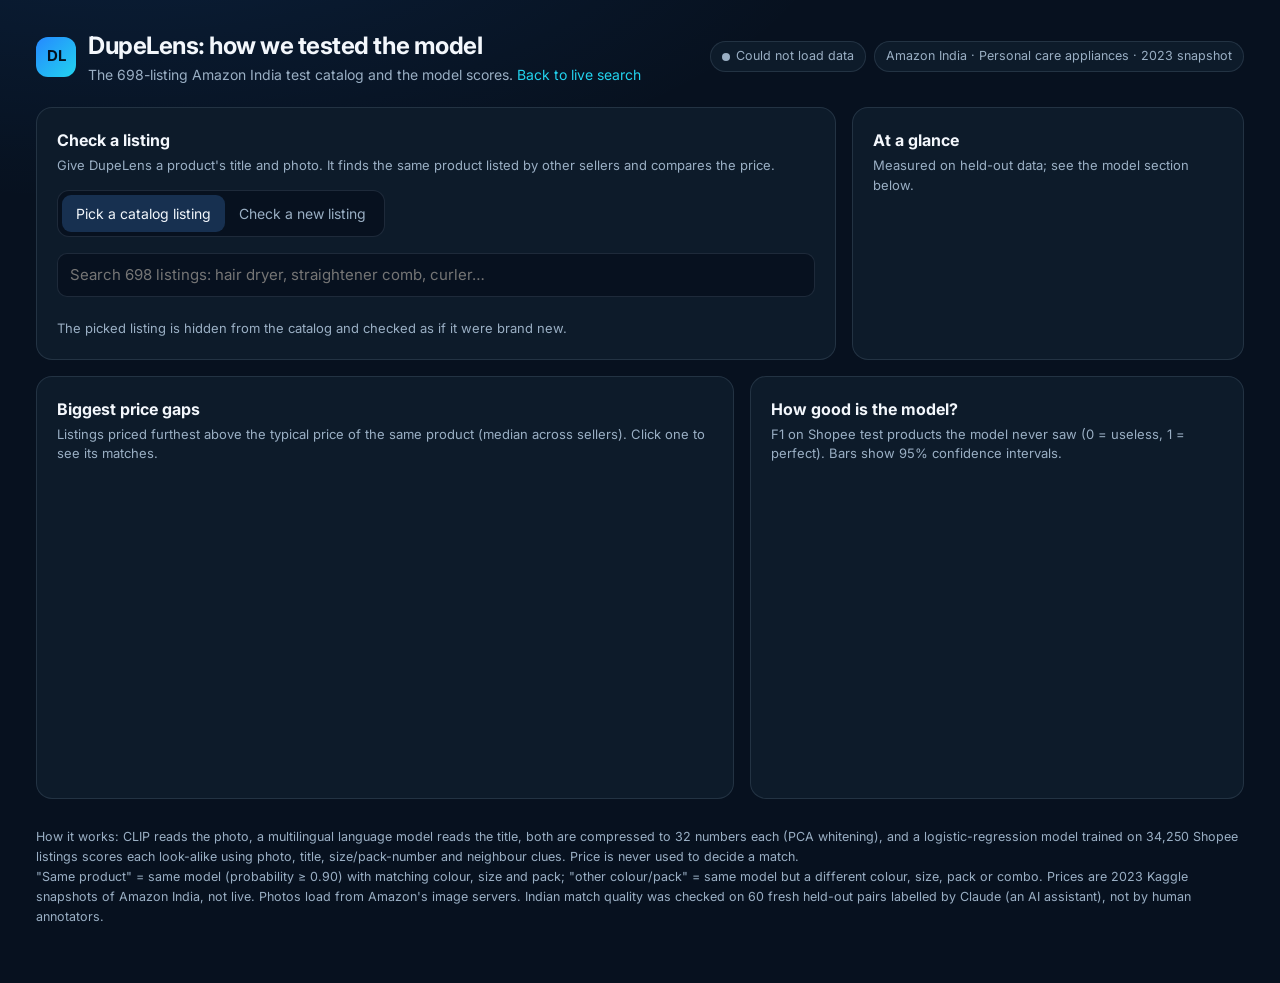
==== dashboard/evidence.html @ cfe5e6ca "Live search across Indian stores: Serper offers grouped by M1_v2, new search page, old page kept as " ====
<!doctype html>
<html lang="en">
<head>
<meta charset="utf-8">
<meta name="viewport" content="width=device-width, initial-scale=1">
<title>DupeLens Model Evidence</title>
<link rel="preconnect" href="https://fonts.googleapis.com">
<link href="https://fonts.googleapis.com/css2?family=Inter:wght@400;500;600;700&display=swap" rel="stylesheet">
<style>
  :root {
    --bg: #07111F; --surface: #0D1B2A; --raised: #12243A; --raised-2: #173050;
    --accent: #2589FF; --accent-2: #22D3EE; --ink: #F3F7FC; --muted: #9AAFC4;
    --line: rgba(148, 173, 199, 0.16); --good: #34D399; --warn: #FBBF24; --bad: #F87171;
    --r: 16px; --gap: 16px;
  }
  * { box-sizing: border-box; }
  html, body { margin: 0; background: var(--bg); color: var(--ink); font: 15px/1.5 Inter, system-ui, -apple-system, sans-serif; }
  body { background: radial-gradient(1200px 500px at 10% -10%, rgba(37,137,255,.12), transparent 60%), var(--bg); min-height: 100vh; }
  main { max-width: 1240px; margin: 0 auto; padding: 28px 16px 56px; }
  a { color: var(--accent-2); text-decoration: none; } a:hover { text-decoration: underline; }
  :focus-visible { outline: 2px solid var(--accent-2); outline-offset: 2px; border-radius: 8px; }
  .num { font-variant-numeric: tabular-nums; }

  header { display: flex; flex-wrap: wrap; align-items: center; justify-content: space-between; gap: 12px; margin-bottom: 22px; }
  .brand { display: flex; align-items: center; gap: 12px; }
  .logo { width: 40px; height: 40px; border-radius: 12px; background: linear-gradient(135deg, var(--accent), var(--accent-2)); display: grid; place-items: center; font-weight: 700; color: #04101e; }
  h1 { font-size: 24px; margin: 0; letter-spacing: -.02em; }
  .tag { color: var(--muted); font-size: 14px; }
  .chips { display: flex; gap: 8px; flex-wrap: wrap; }
  .chip { border: 1px solid var(--line); background: var(--surface); color: var(--muted); padding: 5px 11px; border-radius: 99px; font-size: 12.5px; display: inline-flex; align-items: center; gap: 6px; }
  .dot { width: 8px; height: 8px; border-radius: 50%; background: var(--muted); }
  .chip.live .dot { background: var(--good); } .chip.demo .dot { background: var(--warn); }

  .grid { display: grid; grid-template-columns: repeat(12, 1fr); gap: var(--gap); }
  .card { background: var(--surface); border: 1px solid var(--line); border-radius: var(--r); padding: 20px; min-width: 0; }
  .card h2 { font-size: 16px; margin: 0 0 4px; } .card .sub { color: var(--muted); font-size: 13px; margin: 0 0 14px; }
  .span-8 { grid-column: span 8; } .span-4 { grid-column: span 4; } .span-12 { grid-column: span 12; } .span-6 { grid-column: span 6; } .span-7 { grid-column: span 7; } .span-5 { grid-column: span 5; }
  @media (max-width: 980px) { .span-8, .span-4, .span-6, .span-7, .span-5 { grid-column: span 12; } }

  .seg { display: inline-flex; background: var(--bg); border: 1px solid var(--line); border-radius: 12px; padding: 4px; margin-bottom: 16px; }
  .seg button { background: none; border: 0; color: var(--muted); padding: 8px 14px; border-radius: 9px; font: inherit; font-size: 14px; cursor: pointer; }
  .seg button[aria-selected="true"] { background: var(--raised-2); color: var(--ink); }
  label { display: block; font-size: 12.5px; color: var(--muted); margin: 10px 0 6px; }
  input[type=text], input[type=url], input[type=number], input[type=search], textarea {
    width: 100%; background: var(--bg); border: 1px solid var(--line); color: var(--ink); border-radius: 10px; padding: 10px 12px; font: inherit; }
  textarea { resize: vertical; min-height: 64px; }
  .row2 { display: grid; grid-template-columns: 1fr 160px; gap: 12px; } @media (max-width: 600px) { .row2 { grid-template-columns: 1fr; } }
  .drop { border: 1.5px dashed var(--line); border-radius: 12px; padding: 14px; display: flex; align-items: center; gap: 14px; cursor: pointer; background: var(--bg); }
  .drop:hover, .drop.over { border-color: var(--accent); }
  .drop img { width: 64px; height: 64px; object-fit: contain; border-radius: 8px; background: #fff; display: none; }
  .btn { background: linear-gradient(135deg, var(--accent), #1b6fe0); color: #fff; border: 0; padding: 11px 18px; border-radius: 10px; font: inherit; font-weight: 600; cursor: pointer; margin-top: 14px; }
  .btn:disabled { opacity: .45; cursor: not-allowed; }
  .ghost { background: none; border: 1px solid var(--line); color: var(--ink); }
  .notice { background: var(--raised); border: 1px solid var(--line); border-radius: 12px; padding: 12px 14px; color: var(--muted); font-size: 13.5px; }
  code { background: var(--bg); padding: 2px 6px; border-radius: 6px; color: var(--accent-2); font-size: 12.5px; word-break: break-all; }

  .picker { display: grid; grid-template-columns: repeat(auto-fill, minmax(118px, 1fr)); gap: 10px; max-height: 360px; overflow-y: auto; margin-top: 12px; padding-right: 4px; }
  .pick { background: var(--raised); border: 1px solid var(--line); border-radius: 12px; padding: 8px; cursor: pointer; text-align: left; color: var(--ink); font: inherit; transition: transform .15s, border-color .15s; }
  .pick:hover { transform: translateY(-2px); border-color: var(--accent); }
  .pick .t { font-size: 12px; line-height: 1.3; display: -webkit-box; -webkit-line-clamp: 2; -webkit-box-orient: vertical; overflow: hidden; margin-top: 6px; }
  .pick .p { font-size: 12px; color: var(--accent-2); }
  .ph { width: 100%; aspect-ratio: 1; object-fit: contain; background: #fff; border-radius: 8px; display: block; }

  .kpis { display: grid; grid-template-columns: 1fr 1fr; gap: 12px; }
  .kpi { background: var(--raised); border: 1px solid var(--line); border-radius: 14px; padding: 14px; }
  .kpi .v { font-size: 28px; font-weight: 700; letter-spacing: -.02em; }
  .kpi .v.accent { color: var(--accent-2); }
  .kpi .l { color: var(--muted); font-size: 12.5px; line-height: 1.35; }

  #result[hidden] { display: none; }
  .verdict { display: flex; gap: 14px; align-items: center; padding: 16px; border-radius: 14px; margin-bottom: 16px; border: 1px solid var(--line); background: var(--raised); }
  .verdict .ic { width: 44px; height: 44px; border-radius: 12px; display: grid; place-items: center; font-size: 22px; font-weight: 700; flex: none; }
  .v-already .ic { background: rgba(37,137,255,.18); color: var(--accent-2); }
  .v-variant .ic { background: rgba(251,191,36,.15); color: var(--warn); }
  .v-new .ic { background: rgba(52,211,153,.15); color: var(--good); }
  .verdict h3 { margin: 0; font-size: 19px; } .verdict p { margin: 2px 0 0; color: var(--muted); font-size: 13.5px; }
  .query { display: grid; grid-template-columns: 120px 1fr; gap: 16px; align-items: center; margin-bottom: 18px; }
  .query .ph { width: 120px; }
  .gauge { position: relative; height: 10px; background: var(--bg); border-radius: 99px; margin: 26px 0 30px; border: 1px solid var(--line); }
  .gauge .band { position: absolute; top: 0; bottom: 0; background: linear-gradient(90deg, rgba(37,137,255,.35), rgba(34,211,238,.35)); border-radius: 99px; }
  .gauge .mk { position: absolute; top: -7px; width: 3px; height: 22px; border-radius: 2px; transform: translateX(-50%); }
  .gauge .mk span { position: absolute; top: 24px; left: 50%; transform: translateX(-50%); white-space: nowrap; font-size: 11.5px; color: var(--muted); }
  .gauge .mk.top span { top: -20px; }
  .matches { display: grid; grid-template-columns: repeat(auto-fill, minmax(190px, 1fr)); gap: 12px; }
  .m { background: var(--raised); border: 1px solid var(--line); border-radius: 14px; padding: 10px; display: flex; flex-direction: column; gap: 6px; }
  .m .t { font-size: 12.5px; line-height: 1.35; display: -webkit-box; -webkit-line-clamp: 3; -webkit-box-orient: vertical; overflow: hidden; min-height: 50px; }
  .m .meta { display: flex; justify-content: space-between; align-items: center; gap: 6px; flex-wrap: wrap; }
  .price { font-weight: 700; font-size: 16px; }
  .pill { font-size: 11.5px; padding: 2px 8px; border-radius: 99px; border: 1px solid var(--line); color: var(--muted); }
  .pill.same { color: var(--accent-2); border-color: rgba(34,211,238,.4); }
  .pill.sim { color: var(--warn); border-color: rgba(251,191,36,.4); }
  .pill.up { color: var(--bad); } .pill.down { color: var(--good); }
  .spin { width: 22px; height: 22px; border: 3px solid var(--line); border-top-color: var(--accent-2); border-radius: 50%; animation: s 0.8s linear infinite; display: inline-block; vertical-align: middle; }
  @keyframes s { to { transform: rotate(360deg); } }
  @media (prefers-reduced-motion: reduce) { .spin { animation: none; } .pick { transition: none; } }

  .gaps { display: grid; gap: 10px; }
  .gap-row { display: grid; grid-template-columns: 52px 1fr auto; gap: 12px; align-items: center; background: var(--raised); border: 1px solid var(--line); border-radius: 12px; padding: 8px 10px; cursor: pointer; color: var(--ink); font: inherit; text-align: left; width: 100%; }
  .gap-row:hover { border-color: var(--accent); }
  .gap-row .ph { width: 52px; }
  .gap-row .t { font-size: 13px; line-height: 1.3; display: -webkit-box; -webkit-line-clamp: 2; -webkit-box-orient: vertical; overflow: hidden; }
  .bar { height: 6px; background: var(--bg); border-radius: 99px; margin-top: 6px; overflow: hidden; } .bar i { display: block; height: 100%; background: var(--bad); border-radius: 99px; }

  svg text { fill: var(--muted); font-size: 11px; font-family: inherit; }
  .tip { position: fixed; pointer-events: none; background: var(--raised-2); border: 1px solid var(--line); border-radius: 8px; padding: 6px 9px; font-size: 12px; z-index: 10; display: none; }
  footer { margin-top: 28px; color: var(--muted); font-size: 12.5px; line-height: 1.6; }
</style>
</head>
<body>
<main>
  <header>
    <div class="brand">
      <div class="logo" aria-hidden="true">DL</div>
      <div><h1>DupeLens: how we tested the model</h1><div class="tag">The 698-listing Amazon India test catalog and the model scores. <a href="/">Back to live search</a></div></div>
    </div>
    <div class="chips">
      <span class="chip" id="status"><span class="dot"></span><span>Checking model…</span></span>
      <span class="chip">Amazon India · Personal care appliances · 2023 snapshot</span>
    </div>
  </header>

  <section class="grid" aria-label="Check a listing">
    <div class="card span-8">
      <h2>Check a listing</h2>
      <p class="sub">Give DupeLens a product's title and photo. It finds the same product listed by other sellers and compares the price.</p>
      <div class="seg" role="tablist">
        <button role="tab" aria-selected="true" data-tab="catalog">Pick a catalog listing</button>
        <button role="tab" aria-selected="false" data-tab="new">Check a new listing</button>
      </div>

      <div id="tab-catalog">
        <input type="search" id="q" placeholder="Search 698 listings: hair dryer, straightener comb, curler…" aria-label="Search catalog">
        <div class="picker" id="picker"></div>
        <p class="sub" style="margin:10px 0 0">The picked listing is hidden from the catalog and checked as if it were brand new.</p>
      </div>

      <form id="tab-new" hidden>
        <div id="demo-note" class="notice" hidden>Checking brand-new listings runs the AI models on your computer. Start the app locally and open it there:<br><code>cd "/Volumes/T7 Shield/dupelens" && .venv/bin/python -m src.app</code> then visit <code>http://127.0.0.1:8000</code></div>
        <label for="title">Listing title</label>
        <textarea id="title" required placeholder="e.g. Hair Straightener Comb for Women & Men, Hair Styler, PTC Heating Electric Straightener Brush"></textarea>
        <div class="row2">
          <div>
            <label for="imgurl">Photo: image URL (right-click the product photo on Amazon → Copy image address) or drop a file</label>
            <input type="url" id="imgurl" placeholder="https://m.media-amazon.com/images/I/….jpg">
          </div>
          <div>
            <label for="price">Your price (₹, optional)</label>
            <input type="number" id="price" min="1" step="1" placeholder="499">
          </div>
        </div>
        <label>Or upload the photo</label>
        <div class="drop" id="drop" tabindex="0" role="button" aria-label="Upload a product photo">
          <img id="preview" alt="">
          <span id="drop-text">Drop an image here or click to choose</span>
          <input type="file" id="file" accept="image/*" hidden>
        </div>
        <button class="btn" id="go" type="submit">Check listing</button>
      </form>
    </div>

    <div class="card span-4">
      <h2>At a glance</h2>
      <p class="sub">Measured on held-out data; see the model section below.</p>
      <div class="kpis" id="kpis"></div>
    </div>
  </section>

  <section class="card span-12" id="result" hidden aria-live="polite" style="margin-top:16px"></section>

  <section class="grid" style="margin-top:16px">
    <div class="card span-7">
      <h2>Biggest price gaps</h2>
      <p class="sub">Listings priced furthest above the typical price of the same product (median across sellers). Click one to see its matches.</p>
      <div class="gaps" id="gaps"></div>
    </div>
    <div class="card span-5">
      <h2>How good is the model?</h2>
      <p class="sub">F1 on Shopee test products the model never saw (0 = useless, 1 = perfect). Bars show 95% confidence intervals.</p>
      <svg id="ladder" viewBox="0 0 420 260" role="img" aria-label="Test F1 by model"></svg>
      <p class="sub" id="india-acc" style="margin-top:10px"></p>
    </div>
  </section>

  <footer>
    How it works: CLIP reads the photo, a multilingual language model reads the title, both are compressed to 32 numbers each (PCA whitening), and a logistic-regression model trained on 34,250 Shopee listings scores each look-alike using photo, title, size/pack-number and neighbour clues. Price is never used to decide a match.<br>
    "Same product" = same model (probability ≥ 0.90) with matching colour, size and pack; "other colour/pack" = same model but a different colour, size, pack or combo. Prices are 2023 Kaggle snapshots of Amazon India, not live. Photos load from Amazon's image servers. Indian match quality was checked on 60 fresh held-out pairs labelled by Claude (an AI assistant), not by human annotators.
  </footer>
</main>
<div class="tip" id="tip"></div>
<script>
const $ = s => document.querySelector(s);
const esc = s => String(s ?? "").replace(/[&<>"]/g, c => ({ "&": "&amp;", "<": "&lt;", ">": "&gt;", '"': "&quot;" }[c]));
const rupee = x => x == null ? "–" : "₹" + Math.round(x).toLocaleString("en-IN");
const img = (src, cls = "ph") => `<img class="${cls}" src="${esc(src)}" alt="" loading="lazy" referrerpolicy="no-referrer" onerror="this.style.visibility='hidden'">`;
let CAT = null, LIVE = false;

function setTab(name) {
  document.querySelectorAll(".seg button").forEach(b => b.setAttribute("aria-selected", b.dataset.tab === name));
  $("#tab-catalog").hidden = name !== "catalog"; $("#tab-new").hidden = name !== "new";
}
document.querySelectorAll(".seg button").forEach(b => b.addEventListener("click", () => setTab(b.dataset.tab)));

// ---------- result rendering (shared by catalog replay and live checks) ----------
function render(r) {
  const box = $("#result"); box.hidden = false;
  const V = { already_listed: ["v-already", "=", r.same === 1 ? "Already listed by 1 other seller" : `Already listed by ${r.same} other sellers`,
                               "The model is very confident these are the same product (probability ≥ 0.99)."],
              variant_listed: ["v-variant", "≈", `Same model listed in ${r.variants} other colour/pack version${r.variants === 1 ? "" : "s"}`,
                               "Not an exact duplicate: the model sees the same product in another colour, size, pack or combo."],
              looks_new: ["v-new", "+", "Looks like a new listing", "No listing in the catalog is close enough to be the same product."] }[r.verdict];
  let gauge = "";
  if (r.typical != null) {
    const lo = Math.min(r.min, r.query.price ?? r.min), hi = Math.max(r.max, r.query.price ?? r.max), span = Math.max(hi - lo, 1);
    const x = v => 4 + 92 * (v - lo) / span;
    gauge = `<div class="gauge" aria-label="Price range of the same product">
      <div class="band" style="left:${x(r.min)}%;width:${Math.max(x(r.max) - x(r.min), 1)}%"></div>
      <div class="mk" style="left:${x(r.typical)}%;background:var(--accent-2)"><span>typical ${rupee(r.typical)}</span></div>
      ${r.query.price ? `<div class="mk top" style="left:${x(r.query.price)}%;background:#fff"><span>this listing ${rupee(r.query.price)}</span></div>` : ""}
    </div>`;
  }
  const pct = r.pct;
  const priceLine = r.typical == null ? "" : `<p class="sub" style="margin:0">Same product sells for ${rupee(r.min)}–${rupee(r.max)}; typical ${rupee(r.typical)}.
    ${pct != null ? `This listing is <b class="num">${Math.abs(pct)}% ${pct >= 0 ? "above" : "below"}</b> typical: ${pct > 20 ? "overpriced." : pct < -10 ? "a good deal." : "a fair price."}` : ""}</p>`;
  const variantLine = r.variants && r.cheapestVariant ? `<p class="sub" style="margin:4px 0 0">Also sold in ${r.variants} other colour/pack version${r.variants === 1 ? "" : "s"}, from ${rupee(r.cheapestVariant)}.</p>` : "";
  box.innerHTML = `
    <div class="verdict ${V[0]}"><div class="ic" aria-hidden="true">${V[1]}</div><div><h3>${V[2]}</h3><p>${V[3]}</p></div></div>
    <div class="query">${r.query.image ? img(r.query.image) : `<div class="ph"></div>`}
      <div><div style="font-weight:600">${esc(r.query.title.slice(0, 160))}</div>
      <div class="price num" style="margin:4px 0">${r.query.price ? rupee(r.query.price) : "No price given"}</div>${priceLine}${variantLine}</div></div>
    ${gauge}
    ${r.matches.length ? `<h2 style="margin:0 0 10px">Matching listings</h2><div class="matches">${r.matches.map(m => `
      <div class="m">${img(m.image)}
        <div class="t">${esc(m.title)}</div>
        <div class="meta"><span class="price num">${rupee(m.price)}</span>
          ${m.pct != null ? `<span class="pill ${m.pct > 20 ? "up" : m.pct < -10 ? "down" : ""} num">${m.pct > 0 ? "+" : ""}${m.pct}% vs typical</span>` : ""}</div>
        <div class="meta"><span class="pill ${m.kind === "same" ? "same" : "sim"}">${m.kind === "same" ? "Same product" : "Other colour/pack"} · ${(m.prob * 100).toFixed(m.prob > 0.999 ? 2 : 1)}%</span>
          ${m.url ? `<a href="${esc(m.url)}" target="_blank" rel="noopener">Amazon ↗</a>` : ""}</div>
      </div>`).join("")}</div>` : ""}`;
  box.scrollIntoView({ behavior: matchMedia("(prefers-reduced-motion: reduce)").matches ? "auto" : "smooth", block: "start" });
}

function replay(i) {
  const L = CAT.listings, R = CAT.results[i], me = L[i];
  const matches = R.matches.map(([j, p, k]) => ({ ...L[j], prob: p, kind: k }));
  const samePrices = matches.filter(m => m.kind === "same").map(m => m.price);
  render({ verdict: R.verdict, same: R.same, variants: R.variants, cheapestVariant: R.cheapest_variant, typical: R.typical, pct: R.pct,
           min: samePrices.length ? Math.min(...samePrices) : null, max: samePrices.length ? Math.max(...samePrices) : null,
           query: { title: me.title, price: me.price, image: me.image },
           matches: matches.map(m => ({ ...m, pct: R.typical ? Math.round(1000 * (m.price / R.typical - 1)) / 10 : null })) });
}

// ---------- catalog picker ----------
function drawPicker() {
  const words = $("#q").value.toLowerCase().split(/\s+/).filter(Boolean);
  const idx = CAT.listings.map((l, i) => i).filter(i => words.every(w => CAT.listings[i].title.toLowerCase().includes(w)));
  idx.sort((a, b) => (CAT.results[b].same > 0) - (CAT.results[a].same > 0));
  $("#picker").innerHTML = idx.slice(0, 60).map(i => { const l = CAT.listings[i];
    return `<button class="pick" data-i="${i}" title="${esc(l.title)}">${img(l.image)}<div class="t">${esc(l.title)}</div><div class="p num">${rupee(l.price)}</div></button>`; }).join("")
    || `<p class="sub">No listings match “${esc($("#q").value)}”.</p>`;
}
$("#picker").addEventListener("click", e => { const b = e.target.closest(".pick"); if (b) replay(+b.dataset.i); });
$("#q").addEventListener("input", drawPicker);

// ---------- live check form ----------
let FILE = null;
const drop = $("#drop"), fileIn = $("#file");
const setFile = f => { if (!f) return; FILE = f; const u = URL.createObjectURL(f); $("#preview").src = u; $("#preview").style.display = "block"; $("#drop-text").textContent = f.name; };
drop.addEventListener("click", () => fileIn.click());
drop.addEventListener("keydown", e => { if (e.key === "Enter" || e.key === " ") { e.preventDefault(); fileIn.click(); } });
fileIn.addEventListener("change", () => setFile(fileIn.files[0]));
["dragover", "dragenter"].forEach(ev => drop.addEventListener(ev, e => { e.preventDefault(); drop.classList.add("over"); }));
["dragleave", "drop"].forEach(ev => drop.addEventListener(ev, e => { e.preventDefault(); drop.classList.remove("over"); }));
drop.addEventListener("drop", e => setFile(e.dataTransfer.files[0]));

$("#tab-new").addEventListener("submit", async e => {
  e.preventDefault();
  if (!LIVE) return;
  const title = $("#title").value.trim(), url = $("#imgurl").value.trim(), price = parseFloat($("#price").value) || null;
  if (!title || (!FILE && !url)) { alert("Add a title and a photo (URL or file)."); return; }
  const fd = new FormData(); fd.append("title", title); if (price) fd.append("price", price);
  if (FILE) fd.append("image", FILE); else fd.append("image_url", url);
  const go = $("#go"); go.disabled = true; go.innerHTML = `<span class="spin"></span> Checking…`;
  try {
    const res = await fetch("/api/check", { method: "POST", body: fd });
    const r = await res.json();
    if (!res.ok) throw new Error(r.detail || "Check failed");
    render({ verdict: r.verdict, same: r.same, variants: r.variants, cheapestVariant: r.cheapest_variant, typical: r.typical_price, pct: r.your_price_vs_typical_pct ?? null,
             min: r.min_price, max: r.max_price, query: { title, price, image: FILE ? $("#preview").src : url },
             matches: r.matches.map(m => ({ title: m.title, price: m.price, url: m.url, image: m.image_url, prob: m.prob,
                                            kind: m.verdict, pct: m.pct_vs_typical })) });
  } catch (err) {
    const box = $("#result"); box.hidden = false;
    box.innerHTML = `<div class="verdict"><div class="ic" style="color:var(--bad)">!</div><div><h3>Could not check this listing</h3><p>${esc(err.message)}</p></div></div>`;
  } finally { go.disabled = false; go.textContent = "Check listing"; }
});

// ---------- ladder chart ----------
function ladder(rows) {
  const names = { B0: "Do nothing (self only)", B1: "Exact photo hash", B2: "Title words only", ablation: "Without size/pack clues",
                  M1: "DupeLens model", M2: "Neural net (MLP)", M1_components: "Model + grouping" };
  const order = ["B0", "B1", "B2", "ablation", "M2", "M1"], data = order.map(s => rows.find(r => r.step === s)).filter(Boolean);
  const W = 420, L = 150, R = 50, rowH = 38, x = v => L + v * (W - L - R);
  let s = "";
  [0, 0.25, 0.5, 0.75, 1].forEach(t => s += `<line x1="${x(t)}" x2="${x(t)}" y1="4" y2="${data.length * rowH + 4}" stroke="rgba(148,173,199,.12)"/><text x="${x(t)}" y="${data.length * rowH + 20}" text-anchor="middle">${t}</text>`);
  data.forEach((r, i) => {
    const y = 10 + i * rowH, best = r.step === "M1";
    s += `<text x="${L - 10}" y="${y + 15}" text-anchor="end" style="fill:${best ? "var(--ink)" : "var(--muted)"};font-weight:${best ? 600 : 400}">${names[r.step]}</text>
      <rect x="${L}" y="${y + 3}" width="${x(r.f1) - L}" height="18" rx="5" fill="${best ? "url(#g)" : "#1d3a5e"}" data-tip="${names[r.step]}: F1 ${r.f1.toFixed(3)} (95% CI ${r.f1_ci_low.toFixed(3)}–${r.f1_ci_high.toFixed(3)})"/>
      <line x1="${x(r.f1_ci_low)}" x2="${x(r.f1_ci_high)}" y1="${y + 12}" y2="${y + 12}" stroke="#F3F7FC" stroke-width="1.5" opacity=".7"/>
      <text x="${x(r.f1) + 6}" y="${y + 16}" class="num" style="fill:var(--ink)">${r.f1.toFixed(3)}</text>`;
  });
  $("#ladder").setAttribute("viewBox", `0 0 ${W} ${data.length * rowH + 28}`);
  $("#ladder").innerHTML = `<defs><linearGradient id="g" x1="0" x2="1"><stop offset="0" stop-color="#2589FF"/><stop offset="1" stop-color="#22D3EE"/></linearGradient></defs>` + s;
  const tip = $("#tip");
  $("#ladder").addEventListener("mousemove", e => { const t = e.target.dataset?.tip; if (!t) { tip.style.display = "none"; return; }
    tip.textContent = t; tip.style.display = "block"; tip.style.left = e.clientX + 12 + "px"; tip.style.top = e.clientY + 12 + "px"; });
  $("#ladder").addEventListener("mouseleave", () => tip.style.display = "none");
}

// ---------- boot ----------
Promise.all([fetch("data/catalog.json").then(r => r.json()), fetch("data/ladder.json").then(r => r.json()),
             fetch("data/india_summary.json").then(r => r.json()), fetch("data/model_v2.json").then(r => r.json()),
             fetch("/api/health").then(r => r.ok ? r.json() : null).catch(() => null)])
.then(([cat, lad, summ, v2, health]) => {
  CAT = cat; LIVE = !!(health && health.live);
  const st = $("#status"); st.classList.add(LIVE ? "live" : "demo");
  st.lastElementChild.textContent = LIVE ? "Live model connected" : "Demo mode: catalog checks only";
  $("#demo-note").hidden = LIVE; $("#go").disabled = !LIVE;
  if (LIVE) setTab("new");

  const n = cat.listings.length, dup = cat.results.filter(r => r.verdict === "already_listed").length;
  const over = cat.results.filter(r => r.pct != null && r.pct > 20).length, m1 = lad.find(r => r.step === "M1"), ho = summ.v2.same;
  $("#kpis").innerHTML = [
    [n.toLocaleString("en-IN"), "listings in the catalog"],
    [Math.round(100 * dup / n) + "%", `already listed by another seller (${dup} of ${n})`, true],
    [over, "listings priced >20% above the typical price"],
    [m1.f1.toFixed(2), `model F1 on unseen Shopee products (CI ${m1.f1_ci_low.toFixed(2)}–${m1.f1_ci_high.toFixed(2)})`, true],
  ].map(([v, l, a]) => `<div class="kpi"><div class="v num ${a ? "accent" : ""}">${v}</div><div class="l">${l}</div></div>`).join("");
  const nv = v2.M1_v2, ov = v2.M1;
  $("#india-acc").innerHTML = `Upgraded model (adds DINOv2 exact-item photo matching and a colour check): Shopee validation F1 <b>${nv.f1.toFixed(3)}</b> vs ${ov.f1.toFixed(3)} before.<br>
    On fresh Amazon India pairs, <b>${Math.round(ho.correct * 100)}%</b> of "same product" verdicts were exactly the same item, same colour and pack (95% CI ${Math.round(ho.ci[0] * 100)}–${Math.round(ho.ci[1] * 100)}%, ${ho.n} pairs; ${Math.round(summ.v2.same_verdict_same_model_any_variant * 100)}% were at least the same model). The earlier model scored ${Math.round(summ.holdout.precision * 100)}%.`;

  const gaps = cat.results.map((r, i) => ({ i, ...r })).filter(r => r.pct != null && r.same >= 2).sort((a, b) => b.pct - a.pct).slice(0, 7);
  const maxPct = Math.max(...gaps.map(g => g.pct), 1);
  $("#gaps").innerHTML = gaps.map(g => { const l = cat.listings[g.i];
    return `<button class="gap-row" data-i="${g.i}">${img(l.image)}<div><div class="t">${esc(l.title)}</div><div class="bar"><i style="width:${100 * g.pct / maxPct}%"></i></div></div>
      <div style="text-align:right"><div class="price num">${rupee(l.price)}</div><div class="pill up num">+${g.pct}% · typical ${rupee(g.typical)}</div></div></button>`; }).join("");
  $("#gaps").addEventListener("click", e => { const b = e.target.closest(".gap-row"); if (b) replay(+b.dataset.i); });
  ladder(lad); drawPicker();
}).catch(err => { $("#status").lastElementChild.textContent = "Could not load data"; console.error(err); });
</script>
</body>
</html>
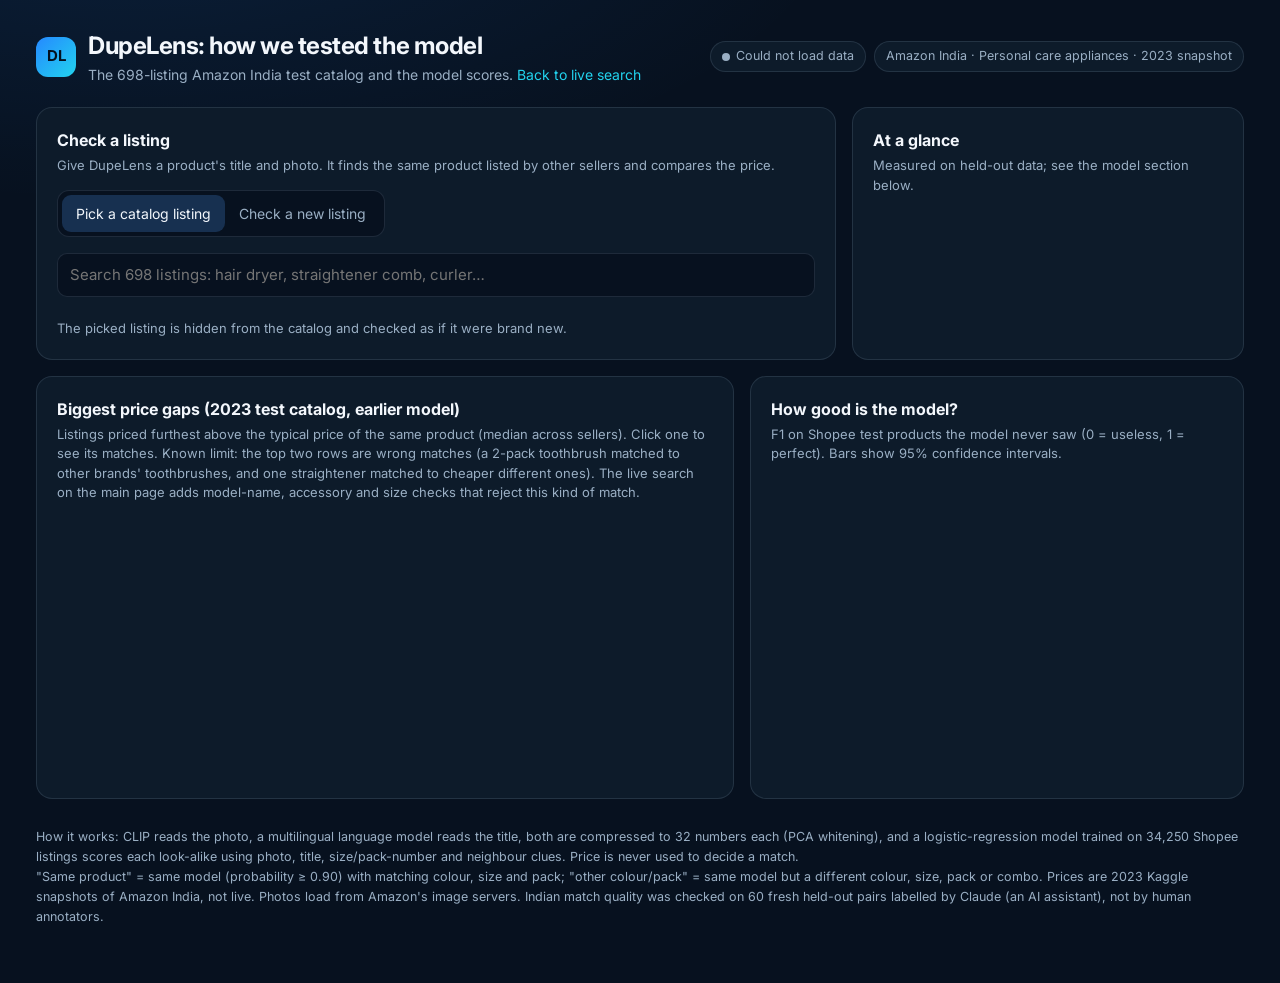
==== commit ceddf0dd: "Track live-eval answer keys; flag known wrong matches on evidence page" ====
--- a/dashboard/evidence.html
+++ b/dashboard/evidence.html
@@ -169,8 +169,8 @@
 
   <section class="grid" style="margin-top:16px">
     <div class="card span-7">
-      <h2>Biggest price gaps</h2>
-      <p class="sub">Listings priced furthest above the typical price of the same product (median across sellers). Click one to see its matches.</p>
+      <h2>Biggest price gaps (2023 test catalog, earlier model)</h2>
+      <p class="sub">Listings priced furthest above the typical price of the same product (median across sellers). Click one to see its matches. Known limit: the top two rows are wrong matches (a 2-pack toothbrush matched to other brands' toothbrushes, and one straightener matched to cheaper different ones). The live search on the main page adds model-name, accessory and size checks that reject this kind of match.</p>
       <div class="gaps" id="gaps"></div>
     </div>
     <div class="card span-5">
